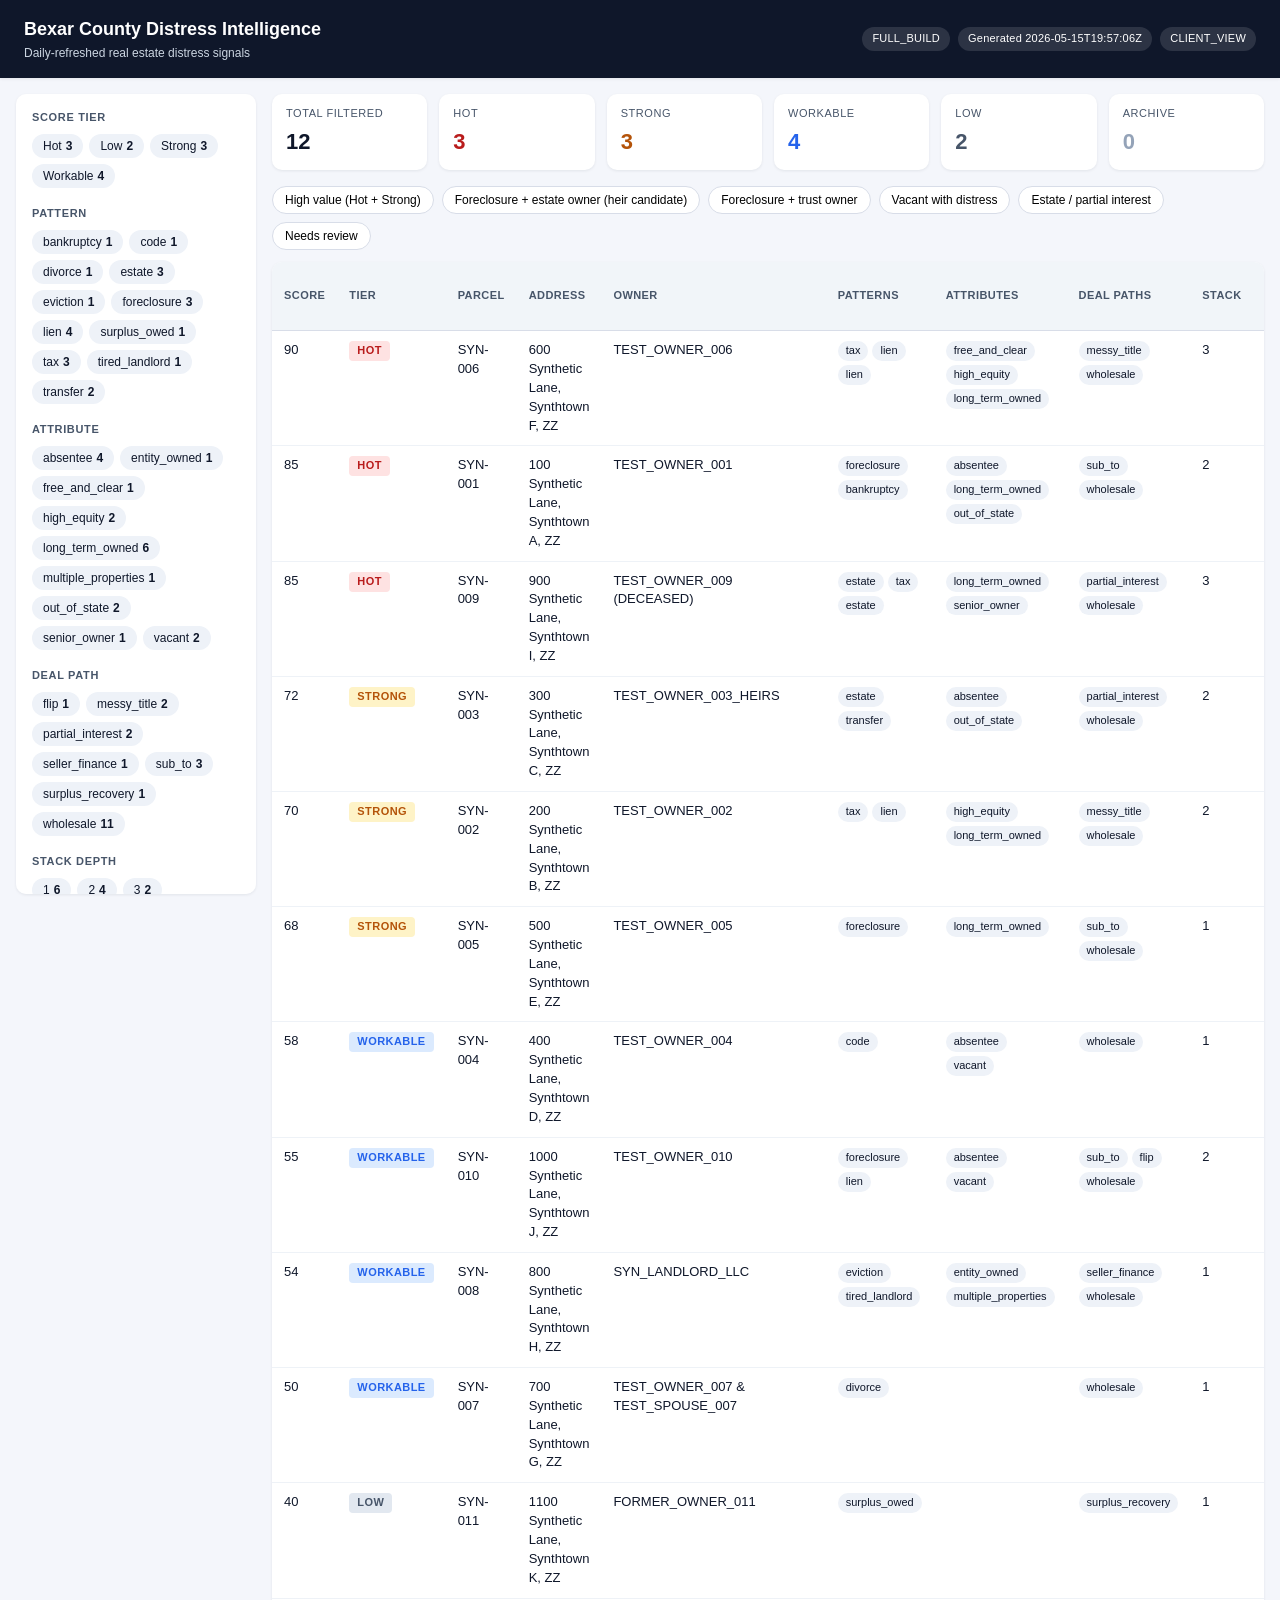
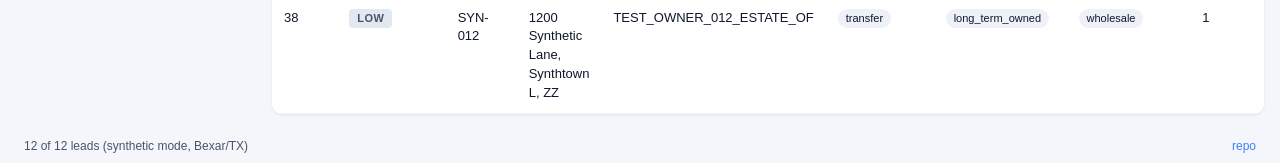
==== dashboard/index.html @ 59636e23 "Seed Marion County IN repo from Xcerebro County Intelligence Framework v5.4.0 (HEAD 2719e0a)" ====
<!doctype html>
<html lang="en">
<head>
  <meta charset="utf-8" />
  <meta name="viewport" content="width=device-width, initial-scale=1" />
  <title>Distress Intelligence</title>
  <link rel="stylesheet" href="dashboard.css" />
</head>
<body data-ready="0" data-mode="loading">
  <header class="topbar">
    <div class="topbar-inner">
      <div class="brand">
        <span class="brand-title" id="brand-title">Distress Intelligence</span>
        <span class="brand-subtitle" id="brand-subtitle">Daily-refreshed real estate distress signals</span>
      </div>
      <div class="topbar-meta">
        <span class="meta-pill" id="build-label">FULL_BUILD</span>
        <span class="meta-pill" id="generated-at">—</span>
        <span class="meta-pill" id="view-mode-pill">CLIENT_VIEW</span>
      </div>
    </div>
  </header>

  <section class="status-banner" id="status-banner" hidden></section>

  <main class="layout">
    <aside class="filter-rail" id="filter-rail">
      <div class="rail-group">
        <h3 class="rail-heading">Score tier</h3>
        <div class="chip-group" id="chips-tier" data-axis="tier"></div>
      </div>
      <div class="rail-group">
        <h3 class="rail-heading">Pattern</h3>
        <div class="chip-group" id="chips-pattern" data-axis="pattern"></div>
      </div>
      <div class="rail-group">
        <h3 class="rail-heading">Attribute</h3>
        <div class="chip-group" id="chips-attribute" data-axis="attribute"></div>
      </div>
      <div class="rail-group">
        <h3 class="rail-heading">Deal path</h3>
        <div class="chip-group" id="chips-deal-path" data-axis="deal_path"></div>
      </div>
      <div class="rail-group">
        <h3 class="rail-heading">Stack depth</h3>
        <div class="chip-group" id="chips-stack-depth" data-axis="stack_depth"></div>
      </div>

      <div class="rail-group rail-actions">
        <button id="reset-filters" class="action-btn">Reset filters</button>
        <button id="toggle-view-mode" class="action-btn secondary">
          Switch to Operator View
        </button>
        <button id="csv-export" class="action-btn primary" data-testid="csv-export">
          Export CSV
        </button>
      </div>
    </aside>

    <section class="content">
      <div class="stat-tiles" id="stat-tiles" role="status"></div>
      <div class="precanned-views" id="precanned-views"></div>

      <div class="table-wrap" id="table-wrap">
        <table class="leads-table" id="leads-table" aria-label="Distress leads">
          <thead>
            <tr>
              <th data-sort="display_score">Score</th>
              <th data-sort="display_tier">Tier</th>
              <th data-sort="primary_parcel_id">Parcel</th>
              <th data-sort="display_address">Address</th>
              <th data-sort="display_owner">Owner</th>
              <th>Patterns</th>
              <th>Attributes</th>
              <th>Deal paths</th>
              <th data-sort="stack_depth">Stack</th>
              <th data-sort="display_assessed_value">Assessed</th>
              <th data-sort="display_last_sale_price">Last sale</th>
              <th data-sort="expected_sale_date">Sale / event date</th>
              <th>Review flags</th>
              <th>Source</th>
            </tr>
          </thead>
          <tbody id="leads-tbody"></tbody>
        </table>
        <p class="empty-state" id="empty-state" hidden>
          No leads match the current filter set.
        </p>
      </div>
    </section>
  </main>

  <footer class="footer">
    <span id="footer-counts">—</span>
    <span class="footer-spacer"></span>
    <a class="footer-link" id="repo-link" href="#" target="_blank" rel="noopener" hidden>repo</a>
  </footer>

  <script src="dashboard.js" defer></script>
</body>
</html>
---- dashboard/dashboard.css ----
:root {
  --color-bg: #f4f6fb;
  --color-surface: #ffffff;
  --color-ink: #0f172a;
  --color-ink-muted: #475569;
  --color-border: #d8dde8;
  --color-accent: #3b82f6;
  --color-accent-strong: #1d4ed8;
  --tier-hot: #b91c1c;
  --tier-strong: #b45309;
  --tier-workable: #2563eb;
  --tier-low: #475569;
  --tier-archive: #94a3b8;
  --radius: 10px;
  --shadow: 0 1px 3px rgba(15, 23, 42, 0.08);
  font-family: -apple-system, BlinkMacSystemFont, "Segoe UI", Roboto, Helvetica, Arial, sans-serif;
}

* { box-sizing: border-box; }

body {
  margin: 0;
  background: var(--color-bg);
  color: var(--color-ink);
  font-size: 14px;
  line-height: 1.45;
}

.topbar {
  background: var(--color-ink);
  color: white;
  padding: 16px 24px;
  box-shadow: var(--shadow);
  position: sticky;
  top: 0;
  z-index: 10;
}

.topbar-inner {
  display: flex;
  align-items: center;
  justify-content: space-between;
  gap: 16px;
  flex-wrap: wrap;
}

.brand-title {
  font-size: 18px;
  font-weight: 600;
  display: block;
}

.brand-subtitle {
  font-size: 12px;
  color: #cbd5e1;
}

.topbar-meta {
  display: flex;
  gap: 8px;
  flex-wrap: wrap;
}

.meta-pill {
  background: rgba(255, 255, 255, 0.12);
  padding: 4px 10px;
  border-radius: 999px;
  font-size: 11px;
  font-weight: 500;
  letter-spacing: 0.02em;
}

.status-banner {
  background: #fef3c7;
  color: #78350f;
  padding: 8px 16px;
  font-size: 13px;
  border-bottom: 1px solid #fde68a;
}

.layout {
  display: grid;
  grid-template-columns: 240px 1fr;
  gap: 16px;
  padding: 16px;
  min-height: calc(100vh - 120px);
}

.filter-rail {
  background: var(--color-surface);
  border-radius: var(--radius);
  padding: 16px;
  box-shadow: var(--shadow);
  position: sticky;
  top: 80px;
  align-self: flex-start;
  max-height: calc(100vh - 100px);
  overflow-y: auto;
}

.rail-group { margin-bottom: 18px; }
.rail-heading {
  font-size: 11px;
  font-weight: 600;
  text-transform: uppercase;
  letter-spacing: 0.06em;
  color: var(--color-ink-muted);
  margin: 0 0 8px;
}

.chip-group { display: flex; flex-wrap: wrap; gap: 6px; }

.chip {
  background: #eef2f8;
  color: var(--color-ink);
  padding: 4px 10px;
  border-radius: 999px;
  font-size: 12px;
  cursor: pointer;
  border: 1px solid transparent;
  display: inline-flex;
  align-items: center;
  gap: 4px;
}

.chip:hover { background: #e0e7ff; }
.chip[aria-pressed="true"] {
  background: var(--color-accent);
  color: white;
  border-color: var(--color-accent-strong);
}

.chip-count {
  font-weight: 600;
  font-variant-numeric: tabular-nums;
}

.rail-actions { display: flex; flex-direction: column; gap: 8px; }

.action-btn {
  appearance: none;
  border: 1px solid var(--color-border);
  background: white;
  padding: 8px 12px;
  border-radius: 8px;
  font-size: 13px;
  cursor: pointer;
}
.action-btn:hover { background: #f8fafc; }
.action-btn.primary {
  background: var(--color-accent);
  color: white;
  border-color: var(--color-accent-strong);
}
.action-btn.primary:hover { background: var(--color-accent-strong); }
.action-btn.secondary { background: #e0e7ff; }

.content { min-width: 0; }

.stat-tiles {
  display: grid;
  grid-template-columns: repeat(auto-fit, minmax(140px, 1fr));
  gap: 12px;
  margin-bottom: 16px;
}

.tile {
  background: var(--color-surface);
  border-radius: var(--radius);
  padding: 12px 14px;
  box-shadow: var(--shadow);
  display: flex;
  flex-direction: column;
  gap: 4px;
}

.tile .tile-label {
  font-size: 11px;
  color: var(--color-ink-muted);
  text-transform: uppercase;
  letter-spacing: 0.05em;
}

.tile .tile-value {
  font-size: 22px;
  font-weight: 600;
  font-variant-numeric: tabular-nums;
}

.tile[data-tier="Hot"] .tile-value { color: var(--tier-hot); }
.tile[data-tier="Strong"] .tile-value { color: var(--tier-strong); }
.tile[data-tier="Workable"] .tile-value { color: var(--tier-workable); }
.tile[data-tier="Low"] .tile-value { color: var(--tier-low); }
.tile[data-tier="Archive"] .tile-value { color: var(--tier-archive); }

.precanned-views {
  display: flex;
  flex-wrap: wrap;
  gap: 8px;
  margin-bottom: 12px;
}

.precanned-views .pv-btn {
  background: var(--color-surface);
  border: 1px solid var(--color-border);
  padding: 6px 12px;
  border-radius: 999px;
  font-size: 12px;
  cursor: pointer;
}
.precanned-views .pv-btn[aria-pressed="true"] {
  background: var(--color-ink);
  color: white;
  border-color: var(--color-ink);
}

.table-wrap {
  background: var(--color-surface);
  border-radius: var(--radius);
  box-shadow: var(--shadow);
  overflow: auto;
}

.leads-table {
  width: 100%;
  border-collapse: collapse;
  font-size: 13px;
}

.leads-table thead th {
  background: #f1f5f9;
  text-align: left;
  padding: 10px 12px;
  font-weight: 600;
  font-size: 11px;
  color: var(--color-ink-muted);
  text-transform: uppercase;
  letter-spacing: 0.04em;
  border-bottom: 1px solid var(--color-border);
  position: sticky;
  top: 0;
  cursor: pointer;
}

.leads-table tbody td {
  padding: 10px 12px;
  border-bottom: 1px solid #eef2f7;
  vertical-align: top;
}

.leads-table tbody tr:hover { background: #f8fafc; }

.tier-badge {
  display: inline-block;
  padding: 2px 8px;
  border-radius: 4px;
  font-size: 11px;
  font-weight: 600;
  text-transform: uppercase;
  letter-spacing: 0.04em;
}

.tier-badge[data-tier="Hot"]      { background: #fee2e2; color: var(--tier-hot); }
.tier-badge[data-tier="Strong"]   { background: #fef3c7; color: var(--tier-strong); }
.tier-badge[data-tier="Workable"] { background: #dbeafe; color: var(--tier-workable); }
.tier-badge[data-tier="Low"]      { background: #e2e8f0; color: var(--tier-low); }
.tier-badge[data-tier="Archive"]  { background: #f1f5f9; color: var(--tier-archive); }

.cell-tags { display: flex; flex-wrap: wrap; gap: 4px; }
.cell-tag {
  background: #eef2f8;
  color: var(--color-ink);
  padding: 2px 8px;
  border-radius: 999px;
  font-size: 11px;
  white-space: nowrap;
}

.empty-state {
  text-align: center;
  padding: 32px;
  color: var(--color-ink-muted);
}

.footer {
  display: flex;
  align-items: center;
  padding: 8px 24px;
  font-size: 12px;
  color: var(--color-ink-muted);
}

.footer-spacer { flex: 1; }
.footer-link { color: var(--color-accent); text-decoration: none; }

.review-required { background: #fff7ed; }
.review-required td:first-child::before {
  content: "⚠";
  margin-right: 4px;
  color: #c2410c;
}

.pending-badge {
  background: #fef3c7 !important;
  color: #92400e !important;
  border: 1px solid #fde68a;
  font-size: 10px;
}

.flag-tag {
  background: #fee2e2 !important;
  color: #991b1b !important;
  border: 1px solid #fecaca;
  font-size: 10px;
}

.heir-badge {
  background: #fce7f3 !important;
  color: #831843 !important;
  border: 1px solid #fbcfe8;
  font-size: 10px;
  font-weight: 600;
}

.trust-badge {
  background: #ede9fe !important;
  color: #5b21b6 !important;
  border: 1px solid #ddd6fe;
  font-size: 10px;
}

/* Operator View shows additional metadata */
body[data-mode="operator"] .leads-table .operator-only,
body[data-mode="operator"] .filter-rail .operator-only {
  display: initial;
}

body[data-mode="client"] .operator-only { display: none; }

body[data-ready="0"] .content { opacity: 0.4; pointer-events: none; }
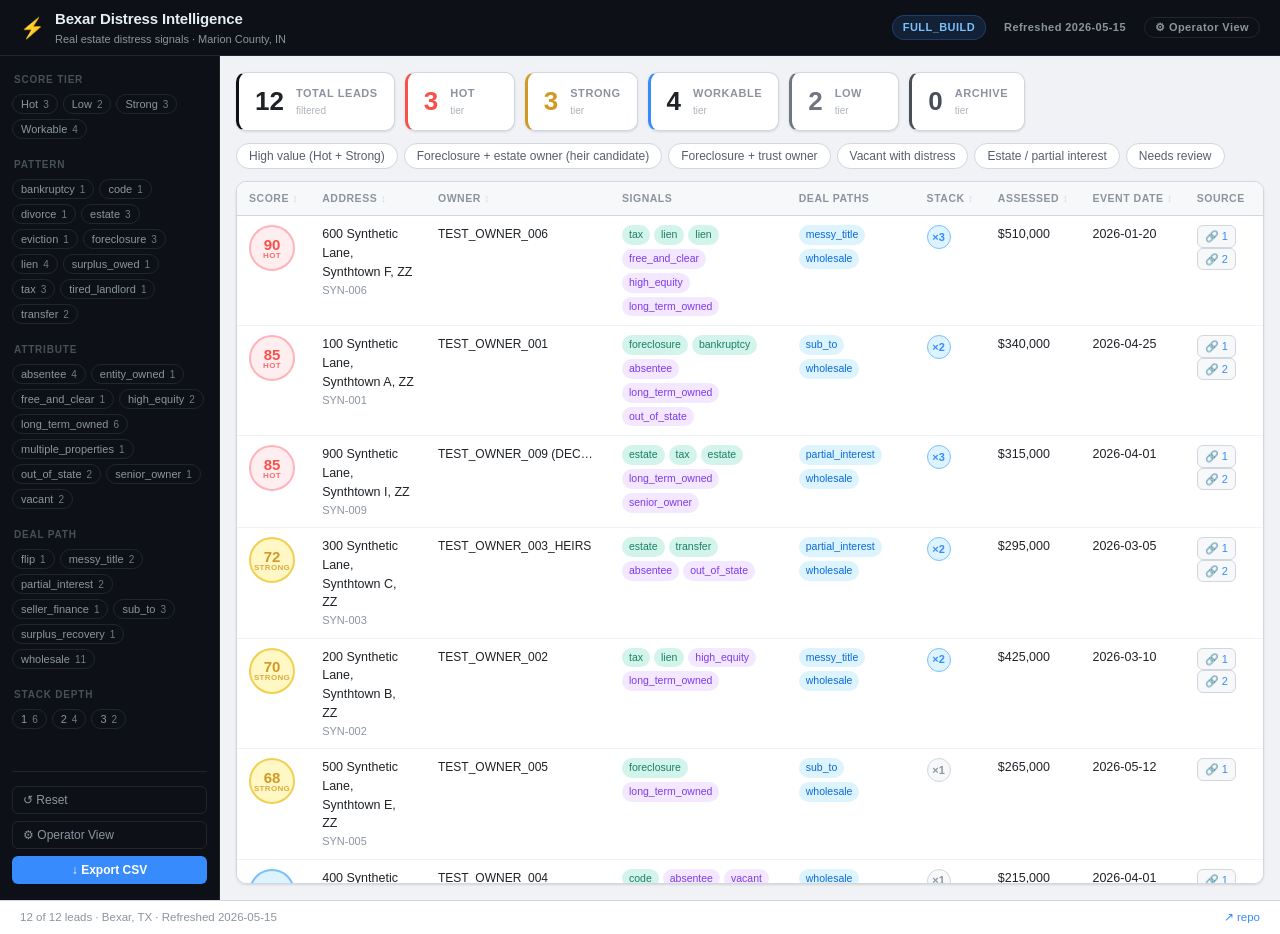
==== commit ecd9a464: "polish: fix source_urls pipeline bug, redesign dashboard UI, cleanup gitignore" ====
--- a/dashboard/index.html
+++ b/dashboard/index.html
@@ -7,93 +7,100 @@
   <link rel="stylesheet" href="dashboard.css" />
 </head>
 <body data-ready="0" data-mode="loading">
+
   <header class="topbar">
     <div class="topbar-inner">
       <div class="brand">
-        <span class="brand-title" id="brand-title">Distress Intelligence</span>
-        <span class="brand-subtitle" id="brand-subtitle">Daily-refreshed real estate distress signals</span>
+        <div class="brand-lockup">
+          <span class="brand-icon">⚡</span>
+          <div>
+            <div class="brand-title" id="brand-title">Distress Intelligence</div>
+            <div class="brand-subtitle" id="brand-subtitle">Real estate distress signals · Marion County, IN</div>
+          </div>
+        </div>
       </div>
-      <div class="topbar-meta">
-        <span class="meta-pill" id="build-label">FULL_BUILD</span>
-        <span class="meta-pill" id="generated-at">—</span>
-        <span class="meta-pill" id="view-mode-pill">CLIENT_VIEW</span>
+      <div class="topbar-right">
+        <span class="meta-chip chip-build" id="build-label">FULL_BUILD</span>
+        <span class="meta-chip chip-time" id="generated-at">—</span>
+        <button class="meta-chip chip-mode" id="view-mode-pill" title="Toggle operator view">CLIENT VIEW</button>
       </div>
     </div>
   </header>
 
   <section class="status-banner" id="status-banner" hidden></section>
 
-  <main class="layout">
-    <aside class="filter-rail" id="filter-rail">
-      <div class="rail-group">
-        <h3 class="rail-heading">Score tier</h3>
+  <div class="app-shell">
+    <aside class="sidebar" id="filter-rail">
+
+      <div class="sidebar-section">
+        <div class="sidebar-label">Score Tier</div>
         <div class="chip-group" id="chips-tier" data-axis="tier"></div>
       </div>
-      <div class="rail-group">
-        <h3 class="rail-heading">Pattern</h3>
+
+      <div class="sidebar-section">
+        <div class="sidebar-label">Pattern</div>
         <div class="chip-group" id="chips-pattern" data-axis="pattern"></div>
       </div>
-      <div class="rail-group">
-        <h3 class="rail-heading">Attribute</h3>
+
+      <div class="sidebar-section">
+        <div class="sidebar-label">Attribute</div>
         <div class="chip-group" id="chips-attribute" data-axis="attribute"></div>
       </div>
-      <div class="rail-group">
-        <h3 class="rail-heading">Deal path</h3>
+
+      <div class="sidebar-section">
+        <div class="sidebar-label">Deal Path</div>
         <div class="chip-group" id="chips-deal-path" data-axis="deal_path"></div>
       </div>
-      <div class="rail-group">
-        <h3 class="rail-heading">Stack depth</h3>
+
+      <div class="sidebar-section">
+        <div class="sidebar-label">Stack Depth</div>
         <div class="chip-group" id="chips-stack-depth" data-axis="stack_depth"></div>
       </div>
 
-      <div class="rail-group rail-actions">
-        <button id="reset-filters" class="action-btn">Reset filters</button>
-        <button id="toggle-view-mode" class="action-btn secondary">
-          Switch to Operator View
-        </button>
-        <button id="csv-export" class="action-btn primary" data-testid="csv-export">
-          Export CSV
-        </button>
+      <div class="sidebar-actions">
+        <button id="reset-filters" class="btn-ghost">↺ Reset</button>
+        <button id="toggle-view-mode" class="btn-ghost operator-toggle">⚙ Operator View</button>
+        <button id="csv-export" class="btn-primary" data-testid="csv-export">↓ Export CSV</button>
       </div>
     </aside>
 
-    <section class="content">
-      <div class="stat-tiles" id="stat-tiles" role="status"></div>
-      <div class="precanned-views" id="precanned-views"></div>
+    <main class="main-content">
+      <div class="stat-row" id="stat-tiles" role="status"></div>
 
-      <div class="table-wrap" id="table-wrap">
+      <div class="view-tabs" id="precanned-views"></div>
+
+      <div class="table-card" id="table-wrap">
         <table class="leads-table" id="leads-table" aria-label="Distress leads">
           <thead>
             <tr>
               <th data-sort="display_score">Score</th>
-              <th data-sort="display_tier">Tier</th>
-              <th data-sort="primary_parcel_id">Parcel</th>
               <th data-sort="display_address">Address</th>
               <th data-sort="display_owner">Owner</th>
-              <th>Patterns</th>
-              <th>Attributes</th>
-              <th>Deal paths</th>
+              <th>Signals</th>
+              <th>Deal Paths</th>
               <th data-sort="stack_depth">Stack</th>
               <th data-sort="display_assessed_value">Assessed</th>
-              <th data-sort="display_last_sale_price">Last sale</th>
-              <th data-sort="expected_sale_date">Sale / event date</th>
-              <th>Review flags</th>
+              <th data-sort="primary_event_date">Event Date</th>
+              <th class="operator-only" data-sort="display_last_sale_price">Last Sale</th>
+              <th class="operator-only">Flags</th>
               <th>Source</th>
             </tr>
           </thead>
           <tbody id="leads-tbody"></tbody>
         </table>
-        <p class="empty-state" id="empty-state" hidden>
-          No leads match the current filter set.
-        </p>
+        <div class="empty-state" id="empty-state" hidden>
+          <div class="empty-icon">🔍</div>
+          <div class="empty-title">No leads match</div>
+          <div class="empty-sub">Try removing a filter or resetting all</div>
+        </div>
       </div>
-    </section>
-  </main>
+    </main>
+  </div>
 
   <footer class="footer">
     <span id="footer-counts">—</span>
     <span class="footer-spacer"></span>
-    <a class="footer-link" id="repo-link" href="#" target="_blank" rel="noopener" hidden>repo</a>
+    <a class="footer-link" id="repo-link" href="#" target="_blank" rel="noopener" hidden>↗ repo</a>
   </footer>
 
   <script src="dashboard.js" defer></script>
--- a/dashboard/dashboard.css
+++ b/dashboard/dashboard.css
@@ -1,340 +1,500 @@
+/* ============================================================
+   Distress Intelligence Dashboard — v2 (Xcerebro)
+   Dark sidebar · Clean data surface · Professional REI tool
+   ============================================================ */
+
 :root {
-  --color-bg: #f4f6fb;
-  --color-surface: #ffffff;
-  --color-ink: #0f172a;
-  --color-ink-muted: #475569;
-  --color-border: #d8dde8;
-  --color-accent: #3b82f6;
-  --color-accent-strong: #1d4ed8;
-  --tier-hot: #b91c1c;
-  --tier-strong: #b45309;
-  --tier-workable: #2563eb;
-  --tier-low: #475569;
-  --tier-archive: #94a3b8;
-  --radius: 10px;
-  --shadow: 0 1px 3px rgba(15, 23, 42, 0.08);
-  font-family: -apple-system, BlinkMacSystemFont, "Segoe UI", Roboto, Helvetica, Arial, sans-serif;
-}
-
-* { box-sizing: border-box; }
+  /* Brand */
+  --navy:        #0d1117;
+  --navy-light:  #161b22;
+  --navy-border: #21262d;
+  --ink:         #e6edf3;
+  --ink-muted:   #8b949e;
+  --ink-faint:   #484f58;
+
+  /* Surface */
+  --bg:          #f0f2f5;
+  --surface:     #ffffff;
+  --surface-2:   #f6f8fa;
+  --border:      #d0d7de;
+
+  /* Tier palette */
+  --hot:         #f85149;
+  --hot-bg:      #ffeef0;
+  --hot-border:  #ffb3ba;
+  --strong:      #d29922;
+  --strong-bg:   #fff8c5;
+  --strong-border:#f0d050;
+  --workable:    #388bfd;
+  --workable-bg: #ddf4ff;
+  --workable-border:#79c0ff;
+  --low:         #6e7681;
+  --low-bg:      #f0f2f5;
+  --low-border:  #d0d7de;
+  --archive:     #484f58;
+  --archive-bg:  #eaeef2;
+
+  /* Tag colors */
+  --tag-pattern:   #1a7f64;
+  --tag-pattern-bg:#d2f4ea;
+  --tag-attr:      #7c3aed;
+  --tag-attr-bg:   #f3e8ff;
+  --tag-deal:      #0969da;
+  --tag-deal-bg:   #ddf4ff;
+
+  /* Layout */
+  --sidebar-w:   220px;
+  --topbar-h:    56px;
+  --radius-sm:   6px;
+  --radius-md:   10px;
+  --radius-lg:   14px;
+  --shadow-sm:   0 1px 3px rgba(0,0,0,.07), 0 1px 2px rgba(0,0,0,.05);
+  --shadow-md:   0 4px 12px rgba(0,0,0,.08);
+
+  font-family: -apple-system, BlinkMacSystemFont, "Segoe UI", Roboto, "Inter", Arial, sans-serif;
+  font-size: 13px;
+  line-height: 1.5;
+}
+
+* { box-sizing: border-box; margin: 0; padding: 0; }
 
 body {
-  margin: 0;
-  background: var(--color-bg);
-  color: var(--color-ink);
-  font-size: 14px;
-  line-height: 1.45;
-}
-
+  background: var(--bg);
+  color: #1f2328;
+  min-height: 100vh;
+  display: flex;
+  flex-direction: column;
+}
+
+/* ── TOPBAR ─────────────────────────────────────────────── */
 .topbar {
-  background: var(--color-ink);
-  color: white;
-  padding: 16px 24px;
-  box-shadow: var(--shadow);
+  background: var(--navy);
+  height: var(--topbar-h);
   position: sticky;
   top: 0;
-  z-index: 10;
-}
-
+  z-index: 100;
+  border-bottom: 1px solid var(--navy-border);
+}
 .topbar-inner {
   display: flex;
   align-items: center;
   justify-content: space-between;
-  gap: 16px;
+  height: 100%;
+  padding: 0 20px;
+  gap: 12px;
+}
+.brand-lockup {
+  display: flex;
+  align-items: center;
+  gap: 10px;
+}
+.brand-icon {
+  font-size: 20px;
+  line-height: 1;
+}
+.brand-title {
+  font-size: 15px;
+  font-weight: 600;
+  color: var(--ink);
+  letter-spacing: -0.01em;
+}
+.brand-subtitle {
+  font-size: 11px;
+  color: var(--ink-muted);
+}
+.topbar-right {
+  display: flex;
+  align-items: center;
+  gap: 8px;
+}
+
+/* meta chips in topbar */
+.meta-chip {
+  padding: 3px 10px;
+  border-radius: 999px;
+  font-size: 11px;
+  font-weight: 600;
+  letter-spacing: 0.04em;
+  border: none;
+  cursor: default;
+  white-space: nowrap;
+}
+.chip-build  { background: #388bfd22; color: #79c0ff; border: 1px solid #388bfd44; }
+.chip-time   { background: transparent; color: var(--ink-muted); }
+.chip-mode   { background: transparent; color: var(--ink-muted); border: 1px solid var(--navy-border); cursor: pointer; }
+.chip-mode:hover { border-color: #388bfd; color: #79c0ff; }
+
+/* ── STATUS BANNER ───────────────────────────────────────── */
+.status-banner {
+  background: var(--strong-bg);
+  color: #7d4e00;
+  padding: 8px 20px;
+  font-size: 12px;
+  font-weight: 500;
+  border-bottom: 1px solid var(--strong-border);
+}
+
+/* ── APP SHELL ───────────────────────────────────────────── */
+.app-shell {
+  display: flex;
+  flex: 1;
+  overflow: hidden;
+}
+
+/* ── SIDEBAR ─────────────────────────────────────────────── */
+.sidebar {
+  width: var(--sidebar-w);
+  flex-shrink: 0;
+  background: var(--navy);
+  border-right: 1px solid var(--navy-border);
+  display: flex;
+  flex-direction: column;
+  padding: 16px 12px;
+  gap: 4px;
+  overflow-y: auto;
+  position: sticky;
+  top: var(--topbar-h);
+  height: calc(100vh - var(--topbar-h));
+}
+.sidebar-section {
+  margin-bottom: 14px;
+}
+.sidebar-label {
+  font-size: 10px;
+  font-weight: 700;
+  text-transform: uppercase;
+  letter-spacing: 0.08em;
+  color: var(--ink-faint);
+  margin-bottom: 7px;
+  padding-left: 2px;
+}
+.chip-group {
+  display: flex;
   flex-wrap: wrap;
-}
-
-.brand-title {
-  font-size: 18px;
-  font-weight: 600;
-  display: block;
-}
-
-.brand-subtitle {
-  font-size: 12px;
-  color: #cbd5e1;
-}
-
-.topbar-meta {
-  display: flex;
-  gap: 8px;
-  flex-wrap: wrap;
-}
-
-.meta-pill {
-  background: rgba(255, 255, 255, 0.12);
-  padding: 4px 10px;
+  gap: 5px;
+}
+.chip {
+  display: inline-flex;
+  align-items: center;
+  gap: 5px;
+  padding: 3px 8px;
   border-radius: 999px;
   font-size: 11px;
   font-weight: 500;
-  letter-spacing: 0.02em;
-}
-
-.status-banner {
-  background: #fef3c7;
-  color: #78350f;
-  padding: 8px 16px;
-  font-size: 13px;
-  border-bottom: 1px solid #fde68a;
-}
-
-.layout {
-  display: grid;
-  grid-template-columns: 240px 1fr;
-  gap: 16px;
+  cursor: pointer;
+  border: 1px solid var(--navy-border);
+  background: transparent;
+  color: var(--ink-muted);
+  transition: all 0.1s;
+  white-space: nowrap;
+}
+.chip:hover { border-color: #58a6ff; color: #58a6ff; }
+.chip[aria-pressed="true"] {
+  background: #388bfd;
+  border-color: #388bfd;
+  color: #fff;
+  font-weight: 600;
+}
+.chip-count {
+  font-size: 10px;
+  font-variant-numeric: tabular-nums;
+  opacity: 0.8;
+}
+
+.sidebar-actions {
+  margin-top: auto;
+  padding-top: 14px;
+  border-top: 1px solid var(--navy-border);
+  display: flex;
+  flex-direction: column;
+  gap: 7px;
+}
+.btn-ghost {
+  appearance: none;
+  border: 1px solid var(--navy-border);
+  background: transparent;
+  color: var(--ink-muted);
+  padding: 6px 10px;
+  border-radius: var(--radius-sm);
+  font-size: 12px;
+  cursor: pointer;
+  text-align: left;
+  transition: all 0.1s;
+}
+.btn-ghost:hover { border-color: #58a6ff; color: #58a6ff; }
+.btn-primary {
+  appearance: none;
+  border: none;
+  background: #388bfd;
+  color: #fff;
+  padding: 7px 10px;
+  border-radius: var(--radius-sm);
+  font-size: 12px;
+  font-weight: 600;
+  cursor: pointer;
+  text-align: center;
+  transition: background 0.1s;
+}
+.btn-primary:hover { background: #1f6feb; }
+
+/* ── MAIN CONTENT ────────────────────────────────────────── */
+.main-content {
+  flex: 1;
+  min-width: 0;
   padding: 16px;
-  min-height: calc(100vh - 120px);
-}
-
-.filter-rail {
-  background: var(--color-surface);
-  border-radius: var(--radius);
-  padding: 16px;
-  box-shadow: var(--shadow);
-  position: sticky;
-  top: 80px;
-  align-self: flex-start;
-  max-height: calc(100vh - 100px);
+  display: flex;
+  flex-direction: column;
+  gap: 12px;
   overflow-y: auto;
-}
-
-.rail-group { margin-bottom: 18px; }
-.rail-heading {
+  height: calc(100vh - var(--topbar-h));
+}
+
+/* ── STAT ROW ────────────────────────────────────────────── */
+.stat-row {
+  display: flex;
+  gap: 10px;
+  flex-wrap: wrap;
+}
+.tile {
+  background: var(--surface);
+  border: 1px solid var(--border);
+  border-radius: var(--radius-md);
+  padding: 12px 16px;
+  box-shadow: var(--shadow-sm);
+  display: flex;
+  align-items: center;
+  gap: 12px;
+  min-width: 110px;
+  border-left: 3px solid transparent;
+}
+.tile[data-tier=""]       { border-left-color: var(--navy); }
+.tile[data-tier="Hot"]    { border-left-color: var(--hot); }
+.tile[data-tier="Strong"] { border-left-color: var(--strong); }
+.tile[data-tier="Workable"] { border-left-color: var(--workable); }
+.tile[data-tier="Low"]    { border-left-color: var(--low); }
+.tile[data-tier="Archive"]{ border-left-color: var(--archive); }
+
+.tile-value {
+  font-size: 26px;
+  font-weight: 700;
+  font-variant-numeric: tabular-nums;
+  line-height: 1;
+}
+.tile[data-tier="Hot"]     .tile-value { color: var(--hot); }
+.tile[data-tier="Strong"]  .tile-value { color: var(--strong); }
+.tile[data-tier="Workable"].tile-value { color: var(--workable); }
+.tile[data-tier="Low"]     .tile-value { color: var(--low); }
+.tile[data-tier="Archive"] .tile-value { color: var(--archive); }
+
+.tile-meta { display: flex; flex-direction: column; gap: 1px; }
+.tile-label {
   font-size: 11px;
   font-weight: 600;
   text-transform: uppercase;
-  letter-spacing: 0.06em;
-  color: var(--color-ink-muted);
-  margin: 0 0 8px;
-}
-
-.chip-group { display: flex; flex-wrap: wrap; gap: 6px; }
-
-.chip {
-  background: #eef2f8;
-  color: var(--color-ink);
-  padding: 4px 10px;
+  letter-spacing: 0.05em;
+  color: var(--ink-muted);
+}
+.tile-sub { font-size: 10px; color: #adb5bd; }
+
+/* ── VIEW TABS ───────────────────────────────────────────── */
+.view-tabs {
+  display: flex;
+  gap: 6px;
+  flex-wrap: wrap;
+}
+.pv-btn {
+  appearance: none;
+  background: var(--surface);
+  border: 1px solid var(--border);
+  padding: 5px 12px;
   border-radius: 999px;
   font-size: 12px;
   cursor: pointer;
-  border: 1px solid transparent;
-  display: inline-flex;
-  align-items: center;
-  gap: 4px;
-}
-
-.chip:hover { background: #e0e7ff; }
-.chip[aria-pressed="true"] {
-  background: var(--color-accent);
-  color: white;
-  border-color: var(--color-accent-strong);
-}
-
-.chip-count {
+  color: #57606a;
+  font-weight: 500;
+  transition: all 0.1s;
+}
+.pv-btn:hover { border-color: var(--workable); color: var(--workable); }
+.pv-btn[aria-pressed="true"] {
+  background: var(--navy);
+  border-color: var(--navy);
+  color: #fff;
   font-weight: 600;
-  font-variant-numeric: tabular-nums;
-}
-
-.rail-actions { display: flex; flex-direction: column; gap: 8px; }
-
-.action-btn {
-  appearance: none;
-  border: 1px solid var(--color-border);
-  background: white;
-  padding: 8px 12px;
-  border-radius: 8px;
-  font-size: 13px;
-  cursor: pointer;
-}
-.action-btn:hover { background: #f8fafc; }
-.action-btn.primary {
-  background: var(--color-accent);
-  color: white;
-  border-color: var(--color-accent-strong);
-}
-.action-btn.primary:hover { background: var(--color-accent-strong); }
-.action-btn.secondary { background: #e0e7ff; }
-
-.content { min-width: 0; }
-
-.stat-tiles {
-  display: grid;
-  grid-template-columns: repeat(auto-fit, minmax(140px, 1fr));
-  gap: 12px;
-  margin-bottom: 16px;
-}
-
-.tile {
-  background: var(--color-surface);
-  border-radius: var(--radius);
-  padding: 12px 14px;
-  box-shadow: var(--shadow);
-  display: flex;
-  flex-direction: column;
-  gap: 4px;
-}
-
-.tile .tile-label {
-  font-size: 11px;
-  color: var(--color-ink-muted);
-  text-transform: uppercase;
-  letter-spacing: 0.05em;
-}
-
-.tile .tile-value {
-  font-size: 22px;
-  font-weight: 600;
-  font-variant-numeric: tabular-nums;
-}
-
-.tile[data-tier="Hot"] .tile-value { color: var(--tier-hot); }
-.tile[data-tier="Strong"] .tile-value { color: var(--tier-strong); }
-.tile[data-tier="Workable"] .tile-value { color: var(--tier-workable); }
-.tile[data-tier="Low"] .tile-value { color: var(--tier-low); }
-.tile[data-tier="Archive"] .tile-value { color: var(--tier-archive); }
-
-.precanned-views {
-  display: flex;
-  flex-wrap: wrap;
-  gap: 8px;
-  margin-bottom: 12px;
-}
-
-.precanned-views .pv-btn {
-  background: var(--color-surface);
-  border: 1px solid var(--color-border);
-  padding: 6px 12px;
-  border-radius: 999px;
-  font-size: 12px;
-  cursor: pointer;
-}
-.precanned-views .pv-btn[aria-pressed="true"] {
-  background: var(--color-ink);
-  color: white;
-  border-color: var(--color-ink);
-}
-
-.table-wrap {
-  background: var(--color-surface);
-  border-radius: var(--radius);
-  box-shadow: var(--shadow);
+}
+
+/* ── TABLE CARD ──────────────────────────────────────────── */
+.table-card {
+  background: var(--surface);
+  border: 1px solid var(--border);
+  border-radius: var(--radius-md);
+  box-shadow: var(--shadow-sm);
   overflow: auto;
-}
-
+  flex: 1;
+}
 .leads-table {
   width: 100%;
   border-collapse: collapse;
-  font-size: 13px;
-}
-
+  font-size: 12.5px;
+}
 .leads-table thead th {
-  background: #f1f5f9;
+  background: var(--surface-2);
   text-align: left;
-  padding: 10px 12px;
-  font-weight: 600;
-  font-size: 11px;
-  color: var(--color-ink-muted);
+  padding: 9px 12px;
+  font-size: 10.5px;
+  font-weight: 700;
   text-transform: uppercase;
-  letter-spacing: 0.04em;
-  border-bottom: 1px solid var(--color-border);
+  letter-spacing: 0.05em;
+  color: var(--ink-muted);
+  border-bottom: 1px solid var(--border);
   position: sticky;
   top: 0;
   cursor: pointer;
-}
+  white-space: nowrap;
+  user-select: none;
+}
+.leads-table thead th:hover { color: var(--workable); }
+.leads-table thead th[data-sort]:after { content: " ↕"; opacity: 0.3; }
 
 .leads-table tbody td {
-  padding: 10px 12px;
-  border-bottom: 1px solid #eef2f7;
+  padding: 9px 12px;
+  border-bottom: 1px solid #f0f2f5;
   vertical-align: top;
 }
-
-.leads-table tbody tr:hover { background: #f8fafc; }
-
-.tier-badge {
-  display: inline-block;
-  padding: 2px 8px;
-  border-radius: 4px;
-  font-size: 11px;
-  font-weight: 600;
+.leads-table tbody tr:last-child td { border-bottom: none; }
+.leads-table tbody tr:hover td { background: #f8fafc; }
+
+/* score badge */
+.score-badge {
+  display: inline-flex;
+  flex-direction: column;
+  align-items: center;
+  justify-content: center;
+  width: 46px;
+  height: 46px;
+  border-radius: 50%;
+  font-weight: 700;
+  border: 2px solid transparent;
+  line-height: 1;
+}
+.score-badge .score-num {
+  font-size: 15px;
+  font-variant-numeric: tabular-nums;
+}
+.score-badge .score-tier {
+  font-size: 8px;
+  font-weight: 700;
   text-transform: uppercase;
   letter-spacing: 0.04em;
-}
-
-.tier-badge[data-tier="Hot"]      { background: #fee2e2; color: var(--tier-hot); }
-.tier-badge[data-tier="Strong"]   { background: #fef3c7; color: var(--tier-strong); }
-.tier-badge[data-tier="Workable"] { background: #dbeafe; color: var(--tier-workable); }
-.tier-badge[data-tier="Low"]      { background: #e2e8f0; color: var(--tier-low); }
-.tier-badge[data-tier="Archive"]  { background: #f1f5f9; color: var(--tier-archive); }
-
-.cell-tags { display: flex; flex-wrap: wrap; gap: 4px; }
-.cell-tag {
-  background: #eef2f8;
-  color: var(--color-ink);
-  padding: 2px 8px;
+  opacity: 0.8;
+}
+.score-badge[data-tier="Hot"]     { background: var(--hot-bg);     border-color: var(--hot-border);     color: var(--hot); }
+.score-badge[data-tier="Strong"]  { background: var(--strong-bg);  border-color: var(--strong-border);  color: var(--strong); }
+.score-badge[data-tier="Workable"]{ background: var(--workable-bg);border-color: var(--workable-border);color: var(--workable); }
+.score-badge[data-tier="Low"]     { background: var(--low-bg);     border-color: var(--low-border);     color: var(--low); }
+.score-badge[data-tier="Archive"] { background: var(--archive-bg); border-color: #c8cdd3;               color: var(--archive); }
+
+/* address cell */
+.cell-address { font-weight: 500; color: #1f2328; }
+.cell-address-sub { font-size: 11px; color: var(--ink-muted); }
+
+/* owner name */
+.cell-owner {
+  max-width: 160px;
+  overflow: hidden;
+  text-overflow: ellipsis;
+  white-space: nowrap;
+  font-size: 12px;
+}
+
+/* tags */
+.tag-row { display: flex; flex-wrap: wrap; gap: 4px; }
+.tag {
+  display: inline-block;
+  padding: 2px 7px;
   border-radius: 999px;
+  font-size: 10.5px;
+  font-weight: 500;
+  white-space: nowrap;
+}
+.tag-pattern  { background: var(--tag-pattern-bg); color: var(--tag-pattern); }
+.tag-attr     { background: var(--tag-attr-bg);    color: var(--tag-attr); }
+.tag-deal     { background: var(--tag-deal-bg);    color: var(--tag-deal); }
+.tag-flag     { background: #ffeef0; color: var(--hot); border: 1px solid var(--hot-border); }
+.tag-pending  { background: var(--strong-bg); color: #7d4e00; border: 1px solid var(--strong-border); }
+.tag-heir     { background: #fce7f3; color: #831843; border: 1px solid #fbcfe8; font-weight: 600; }
+.tag-trust    { background: #ede9fe; color: #5b21b6; border: 1px solid #ddd6fe; }
+
+/* stack depth badge */
+.stack-badge {
+  display: inline-flex;
+  align-items: center;
+  justify-content: center;
+  width: 24px;
+  height: 24px;
+  border-radius: 50%;
+  background: var(--surface-2);
+  border: 1px solid var(--border);
   font-size: 11px;
-  white-space: nowrap;
-}
-
+  font-weight: 700;
+  color: var(--ink-muted);
+}
+.stack-badge[data-depth="2"],
+.stack-badge[data-depth="3"] { background: var(--workable-bg); border-color: var(--workable-border); color: var(--workable); }
+
+/* source link */
+.source-link {
+  display: inline-flex;
+  align-items: center;
+  gap: 3px;
+  padding: 2px 7px;
+  border-radius: var(--radius-sm);
+  background: var(--surface-2);
+  border: 1px solid var(--border);
+  color: var(--workable);
+  font-size: 11px;
+  font-weight: 500;
+  text-decoration: none;
+  transition: background 0.1s;
+}
+.source-link:hover { background: var(--workable-bg); border-color: var(--workable-border); }
+
+/* money cell */
+.money { font-variant-numeric: tabular-nums; white-space: nowrap; }
+
+/* review row highlight */
+.row-review { background: #fff8f0; }
+.row-review td:first-child { border-left: 3px solid var(--strong); }
+
+/* operator-only */
+body[data-mode="operator"] .operator-only { display: table-cell; }
+body[data-mode="client"]   .operator-only { display: none; }
+
+/* loading state */
+body[data-ready="0"] .main-content { opacity: 0.4; pointer-events: none; }
+
+/* ── EMPTY STATE ─────────────────────────────────────────── */
 .empty-state {
-  text-align: center;
-  padding: 32px;
-  color: var(--color-ink-muted);
-}
-
+  display: flex;
+  flex-direction: column;
+  align-items: center;
+  padding: 60px 24px;
+  color: var(--ink-muted);
+  gap: 8px;
+}
+.empty-icon { font-size: 36px; opacity: 0.4; }
+.empty-title { font-size: 15px; font-weight: 600; }
+.empty-sub { font-size: 12px; }
+
+/* ── FOOTER ──────────────────────────────────────────────── */
 .footer {
   display: flex;
   align-items: center;
-  padding: 8px 24px;
-  font-size: 12px;
-  color: var(--color-ink-muted);
-}
-
+  padding: 8px 20px;
+  font-size: 11.5px;
+  color: var(--ink-muted);
+  background: var(--surface);
+  border-top: 1px solid var(--border);
+}
 .footer-spacer { flex: 1; }
-.footer-link { color: var(--color-accent); text-decoration: none; }
-
-.review-required { background: #fff7ed; }
-.review-required td:first-child::before {
-  content: "⚠";
-  margin-right: 4px;
-  color: #c2410c;
-}
-
-.pending-badge {
-  background: #fef3c7 !important;
-  color: #92400e !important;
-  border: 1px solid #fde68a;
-  font-size: 10px;
-}
-
-.flag-tag {
-  background: #fee2e2 !important;
-  color: #991b1b !important;
-  border: 1px solid #fecaca;
-  font-size: 10px;
-}
-
-.heir-badge {
-  background: #fce7f3 !important;
-  color: #831843 !important;
-  border: 1px solid #fbcfe8;
-  font-size: 10px;
-  font-weight: 600;
-}
-
-.trust-badge {
-  background: #ede9fe !important;
-  color: #5b21b6 !important;
-  border: 1px solid #ddd6fe;
-  font-size: 10px;
-}
-
-/* Operator View shows additional metadata */
-body[data-mode="operator"] .leads-table .operator-only,
-body[data-mode="operator"] .filter-rail .operator-only {
-  display: initial;
-}
-
-body[data-mode="client"] .operator-only { display: none; }
-
-body[data-ready="0"] .content { opacity: 0.4; pointer-events: none; }
+.footer-link { color: var(--workable); text-decoration: none; }
+.footer-link:hover { text-decoration: underline; }
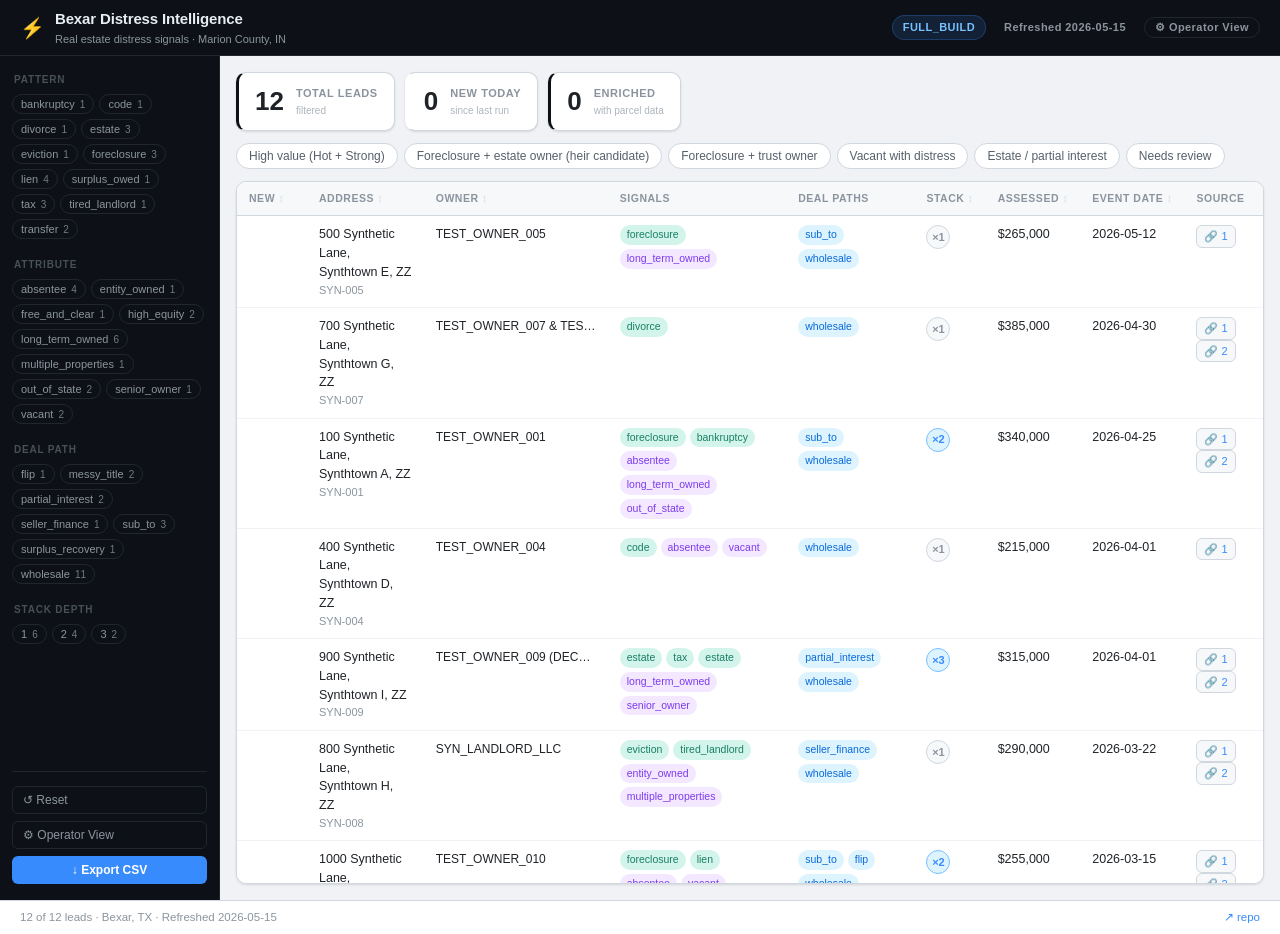
==== commit 03df6b2e: "refactor: remove scoring system, add is_new/first_seen_date lead tracking" ====
--- a/dashboard/index.html
+++ b/dashboard/index.html
@@ -31,11 +31,6 @@
 
   <div class="app-shell">
     <aside class="sidebar" id="filter-rail">
-
-      <div class="sidebar-section">
-        <div class="sidebar-label">Score Tier</div>
-        <div class="chip-group" id="chips-tier" data-axis="tier"></div>
-      </div>
 
       <div class="sidebar-section">
         <div class="sidebar-label">Pattern</div>
@@ -73,7 +68,7 @@
         <table class="leads-table" id="leads-table" aria-label="Distress leads">
           <thead>
             <tr>
-              <th data-sort="display_score">Score</th>
+              <th data-sort="primary_event_date">New</th>
               <th data-sort="display_address">Address</th>
               <th data-sort="display_owner">Owner</th>
               <th>Signals</th>
--- a/dashboard/dashboard.css
+++ b/dashboard/dashboard.css
@@ -365,33 +365,27 @@
 
 /* score badge */
 .score-badge {
+  display: none; /* removed — keeping class to avoid JS errors */
+}
+
+/* NEW badge */
+.new-badge {
   display: inline-flex;
-  flex-direction: column;
-  align-items: center;
-  justify-content: center;
+  align-items: center;
+  padding: 3px 8px;
+  border-radius: 999px;
+  background: #d2f4ea;
+  color: #1a7f64;
+  font-size: 10px;
+  font-weight: 800;
+  letter-spacing: 0.06em;
+  border: 1px solid #a8e6d0;
+  white-space: nowrap;
+}
+.new-badge-empty {
+  display: inline-block;
   width: 46px;
-  height: 46px;
-  border-radius: 50%;
-  font-weight: 700;
-  border: 2px solid transparent;
-  line-height: 1;
-}
-.score-badge .score-num {
-  font-size: 15px;
-  font-variant-numeric: tabular-nums;
-}
-.score-badge .score-tier {
-  font-size: 8px;
-  font-weight: 700;
-  text-transform: uppercase;
-  letter-spacing: 0.04em;
-  opacity: 0.8;
-}
-.score-badge[data-tier="Hot"]     { background: var(--hot-bg);     border-color: var(--hot-border);     color: var(--hot); }
-.score-badge[data-tier="Strong"]  { background: var(--strong-bg);  border-color: var(--strong-border);  color: var(--strong); }
-.score-badge[data-tier="Workable"]{ background: var(--workable-bg);border-color: var(--workable-border);color: var(--workable); }
-.score-badge[data-tier="Low"]     { background: var(--low-bg);     border-color: var(--low-border);     color: var(--low); }
-.score-badge[data-tier="Archive"] { background: var(--archive-bg); border-color: #c8cdd3;               color: var(--archive); }
+}
 
 /* address cell */
 .cell-address { font-weight: 500; color: #1f2328; }
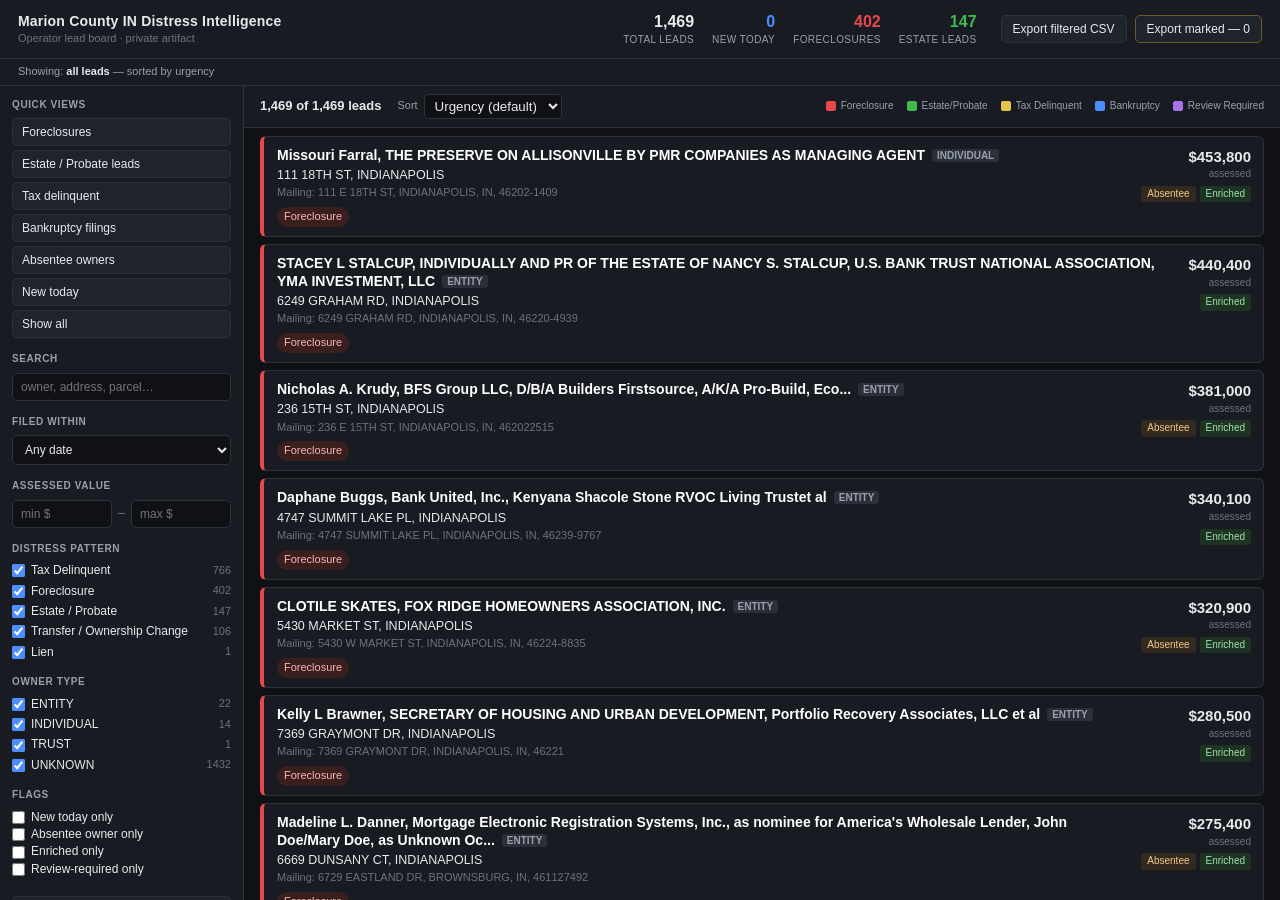
==== commit a5f9629d: "feat: replace dashboard with El Paso-style dark card UI + owner_type/mailing fields" ====
--- a/dashboard/index.html
+++ b/dashboard/index.html
@@ -1,103 +1,97 @@
-<!doctype html>
+<!DOCTYPE html>
 <html lang="en">
 <head>
-  <meta charset="utf-8" />
-  <meta name="viewport" content="width=device-width, initial-scale=1" />
-  <title>Distress Intelligence</title>
-  <link rel="stylesheet" href="dashboard.css" />
+  <meta charset="utf-8">
+  <meta name="viewport" content="width=device-width, initial-scale=1">
+  <title>Marion County IN Distress Intelligence</title>
+  <link rel="stylesheet" href="styles.css">
 </head>
-<body data-ready="0" data-mode="loading">
-
+<body>
   <header class="topbar">
-    <div class="topbar-inner">
-      <div class="brand">
-        <div class="brand-lockup">
-          <span class="brand-icon">⚡</span>
-          <div>
-            <div class="brand-title" id="brand-title">Distress Intelligence</div>
-            <div class="brand-subtitle" id="brand-subtitle">Real estate distress signals · Marion County, IN</div>
-          </div>
-        </div>
-      </div>
-      <div class="topbar-right">
-        <span class="meta-chip chip-build" id="build-label">FULL_BUILD</span>
-        <span class="meta-chip chip-time" id="generated-at">—</span>
-        <button class="meta-chip chip-mode" id="view-mode-pill" title="Toggle operator view">CLIENT VIEW</button>
-      </div>
+    <div class="brand">
+      <h1>Marion County IN Distress Intelligence</h1>
+      <span class="brand-sub">Operator lead board · private artifact</span>
+    </div>
+    <div class="topstats" id="topStats"></div>
+    <div class="topactions">
+      <button id="exportFiltered" class="btn">Export filtered CSV</button>
+      <button id="exportMarked" class="btn btn-mark">Export marked — <span id="markedCount">0</span></button>
     </div>
   </header>
 
-  <section class="status-banner" id="status-banner" hidden></section>
+  <div class="banner" id="banner" hidden></div>
+  <div class="filterbar" id="filterSummary">Showing: <b>all leads</b> — sorted by urgency</div>
 
-  <div class="app-shell">
-    <aside class="sidebar" id="filter-rail">
-
-      <div class="sidebar-section">
-        <div class="sidebar-label">Pattern</div>
-        <div class="chip-group" id="chips-pattern" data-axis="pattern"></div>
-      </div>
-
-      <div class="sidebar-section">
-        <div class="sidebar-label">Attribute</div>
-        <div class="chip-group" id="chips-attribute" data-axis="attribute"></div>
-      </div>
-
-      <div class="sidebar-section">
-        <div class="sidebar-label">Deal Path</div>
-        <div class="chip-group" id="chips-deal-path" data-axis="deal_path"></div>
-      </div>
-
-      <div class="sidebar-section">
-        <div class="sidebar-label">Stack Depth</div>
-        <div class="chip-group" id="chips-stack-depth" data-axis="stack_depth"></div>
-      </div>
-
-      <div class="sidebar-actions">
-        <button id="reset-filters" class="btn-ghost">↺ Reset</button>
-        <button id="toggle-view-mode" class="btn-ghost operator-toggle">⚙ Operator View</button>
-        <button id="csv-export" class="btn-primary" data-testid="csv-export">↓ Export CSV</button>
-      </div>
+  <main>
+    <aside class="sidebar">
+      <section class="side-block">
+        <h2>Quick views</h2>
+        <div class="presets" id="presets"></div>
+      </section>
+      <section class="side-block">
+        <h2>Search</h2>
+        <input type="text" id="search" placeholder="owner, address, parcel…">
+      </section>
+      <section class="side-block">
+        <h2>Filed within</h2>
+        <select id="filedWindow">
+          <option value="any">Any date</option>
+          <option value="7">Last 7 days</option>
+          <option value="14">Last 14 days</option>
+          <option value="30">Last 30 days</option>
+          <option value="90">Last 90 days</option>
+        </select>
+      </section>
+      <section class="side-block">
+        <h2>Assessed value</h2>
+        <div class="range-row">
+          <input type="number" id="valMin" placeholder="min $" min="0" step="10000">
+          <span>–</span>
+          <input type="number" id="valMax" placeholder="max $" min="0" step="10000">
+        </div>
+      </section>
+      <section class="side-block">
+        <h2>Distress pattern</h2>
+        <div class="checkgroup" id="patternFilter"></div>
+      </section>
+      <section class="side-block">
+        <h2>Owner type</h2>
+        <div class="checkgroup" id="ownerFilter"></div>
+      </section>
+      <section class="side-block">
+        <h2>Flags</h2>
+        <label class="chk"><input type="checkbox" id="togNew"> New today only</label>
+        <label class="chk"><input type="checkbox" id="togAbsentee"> Absentee owner only</label>
+        <label class="chk"><input type="checkbox" id="togEnriched"> Enriched only</label>
+        <label class="chk"><input type="checkbox" id="togReview"> Review-required only</label>
+      </section>
+      <button id="resetBtn" class="btn btn-block">Reset all filters</button>
     </aside>
 
-    <main class="main-content">
-      <div class="stat-row" id="stat-tiles" role="status"></div>
+    <section class="results">
+      <div class="results-head">
+        <span class="rowcount" id="rowCount"></span>
+        <label class="sort-ctl">Sort
+          <select id="sortMode">
+            <option value="urgency">Urgency (default)</option>
+            <option value="recent">Recently filed</option>
+            <option value="value">Assessed value ↓</option>
+            <option value="signals">Signal depth ↓</option>
+          </select>
+        </label>
+        <span class="legend">
+          <span class="lg lg-r"></span>Foreclosure
+          <span class="lg lg-g"></span>Estate/Probate
+          <span class="lg lg-y"></span>Tax Delinquent
+          <span class="lg lg-b"></span>Bankruptcy
+          <span class="lg lg-v"></span>Review Required
+        </span>
+      </div>
+      <div class="leadlist" id="leadList"></div>
+      <div class="empty" id="emptyMsg" hidden></div>
+    </section>
+  </main>
 
-      <div class="view-tabs" id="precanned-views"></div>
-
-      <div class="table-card" id="table-wrap">
-        <table class="leads-table" id="leads-table" aria-label="Distress leads">
-          <thead>
-            <tr>
-              <th data-sort="primary_event_date">New</th>
-              <th data-sort="display_address">Address</th>
-              <th data-sort="display_owner">Owner</th>
-              <th>Signals</th>
-              <th>Deal Paths</th>
-              <th data-sort="stack_depth">Stack</th>
-              <th data-sort="display_assessed_value">Assessed</th>
-              <th data-sort="primary_event_date">Event Date</th>
-              <th class="operator-only" data-sort="display_last_sale_price">Last Sale</th>
-              <th class="operator-only">Flags</th>
-              <th>Source</th>
-            </tr>
-          </thead>
-          <tbody id="leads-tbody"></tbody>
-        </table>
-        <div class="empty-state" id="empty-state" hidden>
-          <div class="empty-icon">🔍</div>
-          <div class="empty-title">No leads match</div>
-          <div class="empty-sub">Try removing a filter or resetting all</div>
-        </div>
-      </div>
-    </main>
-  </div>
-
-  <footer class="footer">
-    <span id="footer-counts">—</span>
-    <span class="footer-spacer"></span>
-    <a class="footer-link" id="repo-link" href="#" target="_blank" rel="noopener" hidden>↗ repo</a>
-  </footer>
-
-  <script src="dashboard.js" defer></script>
+  <script src="dashboard.js"></script>
 </body>
 </html>
--- a/dashboard/styles.css
+++ b/dashboard/styles.css
@@ -0,0 +1,185 @@
+/* Marion County IN Distress Intelligence — operator lead board.
+   Dark-themed, desktop-first, high-contrast, fast to scan. */
+* { box-sizing: border-box; margin: 0; padding: 0; }
+:root {
+  --bg: #0f1115; --panel: #181b22; --panel2: #1f232c; --line: #2c313c;
+  --ink: #e8eaed; --ink2: #9aa0ab; --ink3: #6b7280;
+  --accent: #4c8dff; --accent2: #3a6fd0;
+  --red: #e5484d; --orange: #f08c2e; --yellow: #e6c34a;
+  --green: #3fb950; --violet: #a674e8; --blue: #4c8dff;
+  --chip-bg: #2a2f3a;
+}
+html, body { height: 100%; }
+body {
+  background: var(--bg); color: var(--ink);
+  font: 13px/1.45 -apple-system, "Segoe UI", Roboto, Helvetica, Arial, sans-serif;
+  display: flex; flex-direction: column;
+}
+
+/* ── TOP BAR ── */
+.topbar {
+  display: flex; align-items: center; gap: 24px;
+  padding: 10px 18px; background: var(--panel);
+  border-bottom: 1px solid var(--line); flex-shrink: 0;
+}
+.brand h1 { font-size: 14px; font-weight: 650; letter-spacing: .2px; }
+.brand-sub { font-size: 11px; color: var(--ink3); display: block; }
+.topstats { display: flex; gap: 18px; margin-left: auto; }
+.topstat { text-align: right; }
+.topstat .n { font-size: 16px; font-weight: 700; }
+.topstat .l { font-size: 10px; color: var(--ink2); text-transform: uppercase; letter-spacing: .4px; }
+.topstat.urgent .n { color: var(--red); }
+.topstat.estate .n { color: var(--green); }
+.topstat.newtoday .n { color: var(--accent); }
+.topactions { display: flex; gap: 8px; }
+
+/* ── BUTTONS ── */
+.btn {
+  background: var(--panel2); color: var(--ink); border: 1px solid var(--line);
+  border-radius: 5px; padding: 6px 11px; font-size: 12px; cursor: pointer;
+}
+.btn:hover { border-color: var(--accent); color: #fff; }
+.btn-mark { border-color: #6b5a2a; }
+.btn-block { width: 100%; margin-top: 4px; }
+
+/* ── BANNER + FILTERBAR ── */
+.banner {
+  background: #3a2a14; color: #f0c98a; padding: 7px 18px;
+  font-size: 12px; border-bottom: 1px solid var(--line); flex-shrink: 0;
+}
+.filterbar {
+  padding: 5px 18px; font-size: 11px; color: var(--ink2);
+  background: var(--panel); border-bottom: 1px solid var(--line);
+  min-height: 24px; flex-shrink: 0;
+}
+.filterbar b { color: var(--ink); font-weight: 600; }
+
+/* ── LAYOUT ── */
+main { display: flex; flex: 1; min-height: 0; overflow: hidden; }
+
+/* ── SIDEBAR ── */
+.sidebar {
+  width: 244px; flex: none; overflow-y: auto;
+  background: var(--panel); border-right: 1px solid var(--line);
+  padding: 12px; display: flex; flex-direction: column; gap: 14px;
+}
+.side-block h2 {
+  font-size: 10px; text-transform: uppercase; letter-spacing: .6px;
+  color: var(--ink2); margin-bottom: 6px;
+}
+.presets { display: flex; flex-direction: column; gap: 4px; }
+.preset {
+  text-align: left; background: var(--panel2); border: 1px solid var(--line);
+  color: var(--ink); border-radius: 5px; padding: 6px 9px; font-size: 12px; cursor: pointer;
+}
+.preset:hover { border-color: var(--accent); }
+.preset.active { background: var(--accent2); border-color: var(--accent); color: #fff; }
+.sidebar input[type=text],
+.sidebar input[type=number],
+.sidebar select {
+  width: 100%; background: var(--bg); color: var(--ink);
+  border: 1px solid var(--line); border-radius: 5px; padding: 6px 8px; font-size: 12px;
+}
+.range-row { display: flex; align-items: center; gap: 6px; }
+.range-row span { color: var(--ink3); }
+.checkgroup {
+  display: flex; flex-direction: column; gap: 3px;
+  max-height: 200px; overflow-y: auto;
+}
+.chk { display: flex; align-items: center; gap: 6px; font-size: 12px; cursor: pointer; }
+.chk input { accent-color: var(--accent); }
+.chk .cnt { color: var(--ink3); margin-left: auto; font-size: 11px; }
+
+/* ── RESULTS ── */
+.results { flex: 1; min-width: 0; display: flex; flex-direction: column; overflow: hidden; }
+.results-head {
+  display: flex; align-items: center; gap: 16px; padding: 8px 16px;
+  background: var(--panel); border-bottom: 1px solid var(--line);
+  flex-wrap: wrap; flex-shrink: 0;
+}
+.rowcount { font-weight: 650; font-size: 13px; }
+.sort-ctl { font-size: 11px; color: var(--ink2); display: flex; align-items: center; gap: 6px; }
+.sort-ctl select {
+  background: var(--bg); color: var(--ink);
+  border: 1px solid var(--line); border-radius: 4px; padding: 3px 6px;
+}
+.legend { margin-left: auto; font-size: 10px; color: var(--ink2); display: flex; align-items: center; gap: 5px; }
+.lg { width: 10px; height: 10px; border-radius: 2px; display: inline-block; margin-left: 8px; }
+.lg-r { background: var(--red); }
+.lg-g { background: var(--green); }
+.lg-y { background: var(--yellow); }
+.lg-b { background: var(--blue); }
+.lg-v { background: var(--violet); }
+
+.leadlist { flex: 1; overflow-y: auto; padding: 8px 16px; }
+.sentinel { height: 1px; }
+
+/* ── LEAD CARD ── */
+.lead {
+  position: relative; background: var(--panel); border: 1px solid var(--line);
+  border-left: 4px solid var(--ink3); border-radius: 6px;
+  margin-bottom: 7px; padding: 9px 12px 9px 13px; cursor: pointer;
+  transition: border-color 0.1s;
+}
+.lead:hover { border-color: var(--accent); }
+.lead.u-1 { border-left-color: var(--red); }
+.lead.u-2 { border-left-color: var(--green); }
+.lead.u-3 { border-left-color: var(--yellow); }
+.lead.u-4 { border-left-color: var(--blue); }
+.lead.review {
+  border-left-color: var(--violet);
+  background: repeating-linear-gradient(135deg, var(--panel), var(--panel) 11px, #1c1822 11px, #1c1822 22px);
+}
+.lead.marked { box-shadow: inset 3px 0 0 0 var(--yellow); }
+
+.lead-main { display: flex; gap: 14px; align-items: flex-start; }
+.lead-id { flex: 1; min-width: 0; }
+
+.owner { font-size: 14px; font-weight: 650; color: #fff; line-height: 1.3; }
+.owner .otype {
+  font-size: 10px; font-weight: 600; color: var(--ink2);
+  background: var(--chip-bg); padding: 1px 5px; border-radius: 3px;
+  margin-left: 7px; vertical-align: 1px;
+}
+.new-pill {
+  font-size: 10px; font-weight: 700; color: var(--green);
+  background: #1f3324; padding: 1px 5px; border-radius: 3px;
+  margin-left: 7px; vertical-align: 1px; border: 1px solid #3fb95040;
+}
+.addr { font-size: 12.5px; color: var(--ink); margin-top: 2px; }
+.addr.none { color: var(--ink3); font-style: italic; }
+.mail { font-size: 11px; color: var(--ink3); margin-top: 1px; }
+
+.chips { margin-top: 6px; display: flex; flex-wrap: wrap; gap: 5px; }
+.chip { font-size: 11px; padding: 2px 7px; border-radius: 10px; background: var(--chip-bg); color: var(--ink); white-space: nowrap; }
+.chip.fcl    { background: #3a1f1f; color: #ffb3b3; }
+.chip.estate { background: #1f3324; color: #9be3a8; }
+.chip.tax    { background: #33291f; color: #f0c98a; }
+.chip.bk     { background: #1f2640; color: #a0b4ff; }
+.chip.lien   { background: #2a2a1f; color: #e0d88a; }
+.chip.xfer   { background: #2a1f3a; color: #d4a8ff; }
+
+.lead-right { flex: none; text-align: right; display: flex; flex-direction: column; align-items: flex-end; gap: 4px; }
+.assessed { font-size: 15px; font-weight: 700; }
+.assessed .ac { font-size: 10px; color: var(--ink3); font-weight: 500; display: block; }
+.badges { display: flex; gap: 4px; flex-wrap: wrap; justify-content: flex-end; }
+.badge { font-size: 10px; padding: 1px 6px; border-radius: 3px; background: var(--chip-bg); color: var(--ink2); }
+.badge.warn { background: #33291f; color: #f0c98a; }
+.badge.good { background: #1f3324; color: #9be3a8; }
+.badge.info { background: #1f2640; color: #a0b4ff; }
+
+/* ── DETAIL PANEL ── */
+.detail {
+  margin-top: 9px; padding-top: 9px;
+  border-top: 1px dashed var(--line); font-size: 12px; display: none;
+}
+.lead.open .detail { display: block; }
+.detail-grid { display: grid; grid-template-columns: 150px 1fr; gap: 3px 12px; margin-bottom: 8px; }
+.detail-grid dt { color: var(--ink2); }
+.detail-grid dd { color: var(--ink); word-break: break-word; }
+.detail a { color: var(--accent); }
+.detail-actions { display: flex; gap: 7px; flex-wrap: wrap; }
+
+/* ── EMPTY STATE ── */
+.empty { padding: 48px 20px; text-align: center; color: var(--ink2); }
+.empty b { color: var(--ink); display: block; font-size: 15px; margin-bottom: 6px; }
